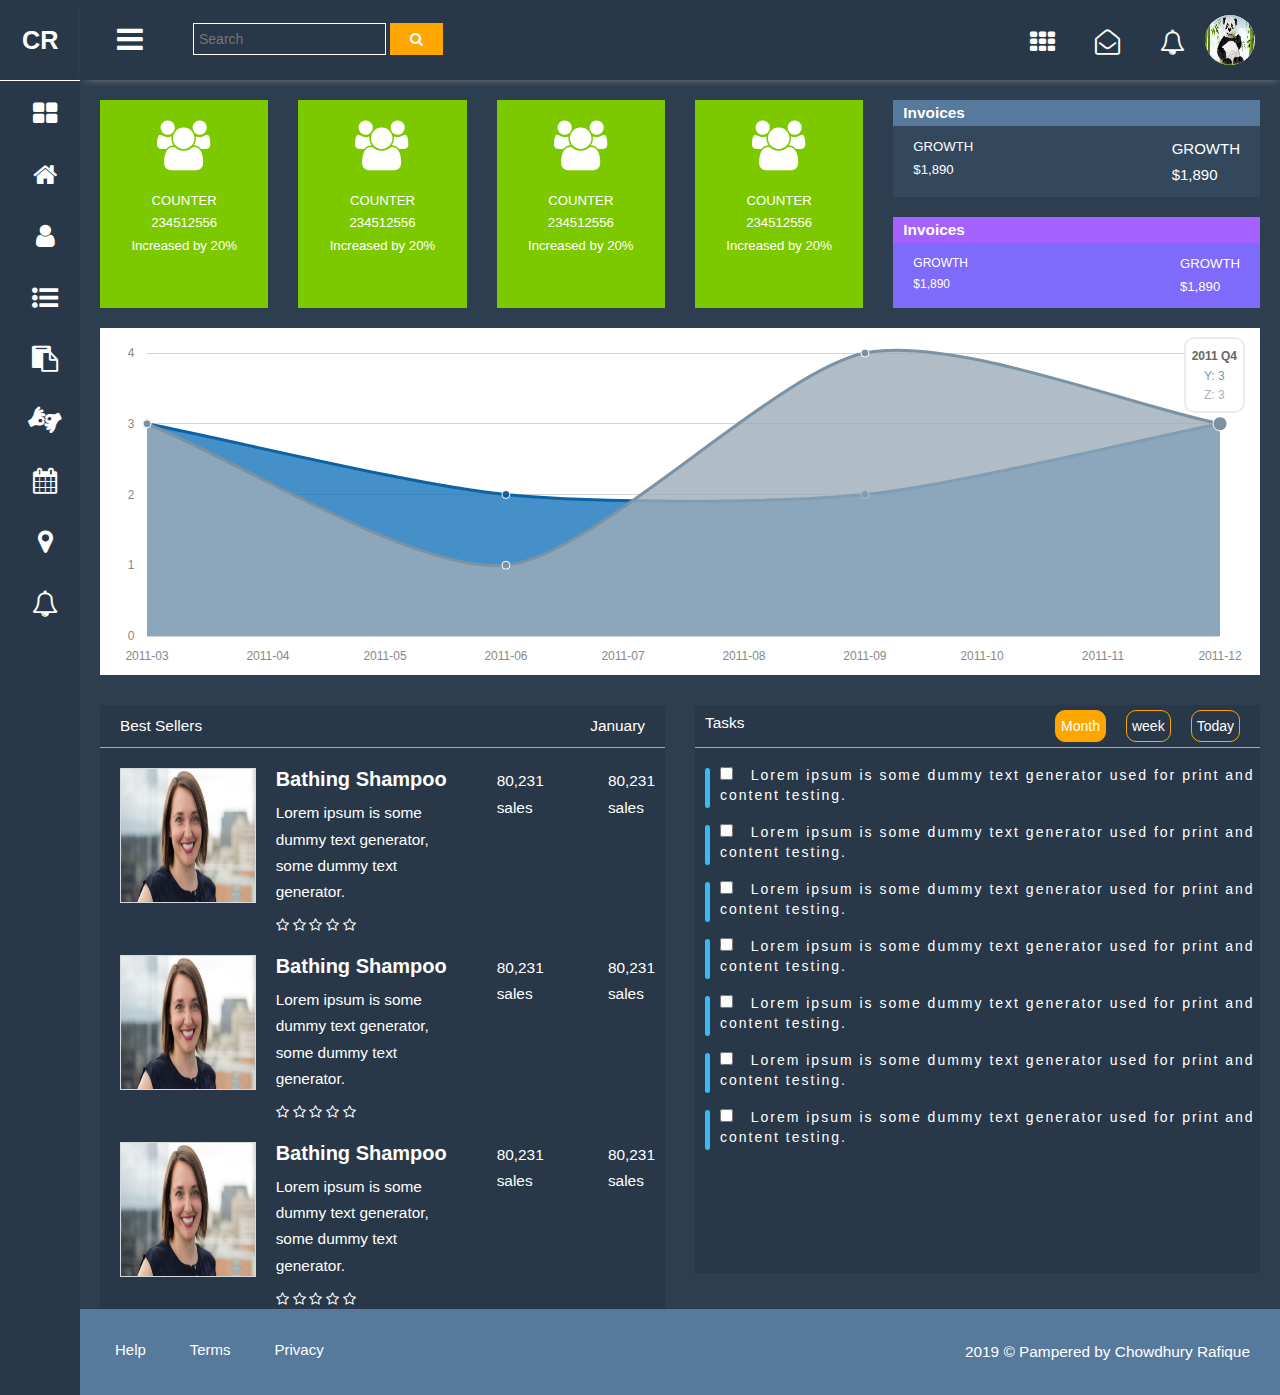
==== admin_dashboard.html @ 038323f5 "This is for the first addintion and next is update the products and user_profile" ====
<!DOCTYPE html>
<html>

<head>
    <!-- Required meta tags -->
    <meta charset="utf-8">
    <meta http-equiv="X-UA-Compatible" content="IE=edge">
    <meta name="viewport" content="width=device-width, initial-scale=1, shrink-to-fit=no">
    <meta name="author" content="Chowdhury Rafique">
    <!--CSS Link-->
    <title>Admin Panel</title>
    <link rel="stylesheet" href="css/font-awesome.min.css">
    <link rel="stylesheet" type="text/css" href="css/bootstrap.min.css">
    <link rel="stylesheet" href="css/style.css">
    <link rel="stylesheet" href="css/media-queries.css">
    <link rel="stylesheet" href="css/morris.css">
    <link rel="stylesheet" href="css/customizecss.css">
</head>

<body>
    <div class="wrapper">
        <!-- Sidebar Holder -->
        <nav id="sidebar">
            <div class="sidebar-header">
                <h3>CR Company</h3>
                <strong>CR</strong>
            </div>
            <ul class="list-unstyled components">
                <li class="active"> <a href="#">
                        <i class="fa fa-th-large" aria-hidden="true"></i>
                        <span class="m">Dashboard</span>
                    </a></li>
                <li>
                    <a href="#">
                        <i class="fa fa-home" aria-hidden="true"></i>
                        <span class="m">Home</span>
                    </a>
                </li>
                <li class="">
                    <a href="user_profile.html">
                        <i class="fa fa-user" aria-hidden="true"></i>
                        <span class="m">User Profile</span>
                    </a>
                </li>
                <li class="">
                    <a href="#">
                        <i class="fa fa-list-ul" aria-hidden="true"></i>
                        <span class="m">Table List</span>
                    </a>
                </li>
                <li class="">
                    <a href="#">
                        <i class="fa fa-clipboard" aria-hidden="true"></i>
                        <span class="m">Typography</span>
                    </a>
                </li>
                <li class="">
                    <a href="products.html">
                        <i class="fa fa-american-sign-language-interpreting" aria-hidden="true"></i>
                        <span class="m">Products</span>
                    </a>
                </li>
                <li class="">
                    <a href="#">
                        <i class="fa fa-calendar" aria-hidden="true"></i>

                        <span class="m">calendar</span>
                    </a>
                </li>
                <li class="">
                    <a href="#">
                        <i class="fa fa-map-marker" aria-hidden="true"></i>

                        <span class="m">Map</span>
                    </a>
                </li>
                <li class="">
                    <a href="#">
                        <i class="fa fa-bell-o" aria-hidden="true"></i>

                        <span class="m">Notifications</span>
                    </a>
                </li>
            </ul>
        </nav>
        <!-- Page Content Holder -->
        <div id="content">
            <nav class="navbar navbar-default">
                <div class="container-fluid">

                    <div class="navbar-header">
                        <button type="button" id="sidebarCollapse" class="btn btn-info navbar-btn">
                            <i class="fa fa-bars" aria-hidden="true"></i>
                        </button>

                        <div class="headerleft">
                            <form action="">
                                <input type="text" placeholder="Search">
                                <button><i class="fa fa-search" aria-hidden="true"></i></button>
                            </form>
                        </div>
                    </div>
                    <div class="Headerfirst">
                        <div class="icons">
                            <a href="#"><i class="fa fa-th" aria-hidden="true"></i>

                            </a>
                            <a href="#"><i class="fa fa-envelope-open-o" aria-hidden="true"></i>
                            </a>
                            <a href="#"><i class="fa fa-bell-o" aria-hidden="true"></i>
                            </a>
                        </div>
                        <div class="dropdown">
                            <button class="btn btn-secondary dropdown-toggle" type="button" id="dropdownMenuButton" data-toggle="dropdown" aria-haspopup="true" aria-expanded="false">
                                <img src="image/images.jpg" alt="">
                            </button>
                            <div class="dropdown-menu" aria-labelledby="dropdownMenuButton">
                                <a class="dropdown-item" href="#"><i class="fa fa-user" aria-hidden="true"></i>
                                    &nbsp;&nbsp;&nbsp;Profile</a>
                                <a class="dropdown-item" href="#"><i class="fa fa-envelope-open" aria-hidden="true"></i>&nbsp;&nbsp;&nbsp;Inbox
                                </a>
                                <a class="dropdown-item" href="#"><i class="fa fa-cog" aria-hidden="true"></i>&nbsp;&nbsp;&nbsp;Setting
                                </a>
                                <hr>
                                <a class="dropdown-item" href="#"><i class="fa fa-sign-out" aria-hidden="true"></i>&nbsp;&nbsp;&nbsp;Logout
                                </a>
                            </div>
                        </div>
                    </div>
                </div>
            </nav>
            <section class="fullpart">

                <div class="row">
                    <div class="firstpadding">
                        <div class="col-md-2 col-xs-6">
                            <div class="counter1">
                                <i class="fa fa-users" aria-hidden="true"></i>
                                <p>COUNTER</p>
                                <P>234512556</P>
                                <P>Increased by 20%</P>
                            </div>
                        </div>
                        <div class="col-md-2 col-xs-6">
                            <div class="counter1second">
                                <i class="fa fa-users" aria-hidden="true"></i>
                                <p>COUNTER</p>
                                <P>234512556</P>
                                <P>Increased by 20%</P>
                            </div>
                        </div>
                        <div class="col-md-2 col-xs-6">
                            <div class="counter1forth">
                                <i class="fa fa-users" aria-hidden="true"></i>
                                <p>COUNTER</p>
                                <P>234512556</P>
                                <P>Increased by 20%</P>
                            </div>
                        </div>
                        <div class="col-md-2 col-xs-6">
                            <div class="counter1third">
                                <i class="fa fa-users" aria-hidden="true"></i>
                                <p>COUNTER</p>
                                <P>234512556</P>
                                <P>Increased by 20%</P>
                            </div>
                        </div>
                        <div class="col-md-4 col-xs-12">
                            <div class="counter2">
                                <div class="heading">
                                    <p class="p">Invoices</p>
                                    <div class="counting">
                                        <div class="leftcounting">
                                            <p>GROWTH</p>
                                            <p>$1,890</p>
                                        </div>
                                        <div class="rightcounting">
                                            <p>GROWTH</p>
                                            <p>$1,890</p>
                                        </div>
                                    </div>
                                </div>
                            </div>
                            <div class="counter3">
                                <div class="heading3">
                                    <p class="p3">Invoices</p>
                                    <div class="counting3">
                                        <div class="leftcounting3">
                                            <p>GROWTH</p>
                                            <p>$1,890</p>
                                        </div>
                                        <div class="rightcounting3">
                                            <p>GROWTH</p>
                                            <p>$1,890</p>
                                        </div>
                                    </div>
                                </div>
                            </div>
                        </div>
                    </div>
                </div>
                <div class="container graphs">
                    <div id="graph"></div>
                </div>
            </section>
<!--start bar chart-->
                
            <!--end bar chart-->
            <!--Start footer part-->
            <section class="footerarea">
                <div class="container-fluid">
                    <div class="row">
                        <div class="col-md-6">
                            <div class="footerfirst">
                                <div class="footerheader">
                                    <div class="leftf">
                                        <p>Best Sellers</p>
                                    </div>
                                    <div class="rightf">
                                        <p>January</p>
                                    </div>
                                </div>
                                <div class="row">
                                    <div class="col-md-8">
                                        <div class="leftimage">
                                            <img src="image/1.jpg" alt="">
                                            <h3>Bathing Shampoo</h3>
                                            <p>Lorem ipsum is some dummy text generator,
                                                some dummy text generator.</p>
                                            <i class="fa fa-star-o" aria-hidden="true"></i>
                                            <i class="fa fa-star-o" aria-hidden="true"></i>

                                            <i class="fa fa-star-o" aria-hidden="true"></i>

                                            <i class="fa fa-star-o" aria-hidden="true"></i>

                                            <i class="fa fa-star-o" aria-hidden="true"></i>
                                        </div>
                                    </div>
                                    <div class="col-md-4">
                                        <div class="footerright">
                                            <p>80,231</p>
                                            <p>sales</p>
                                        </div>
                                        <div class="footerend">
                                            <p>80,231</p>
                                            <p>sales</p>
                                        </div>
                                    </div>
                                </div>
                            </div>
                            <div class="footerfirst">
                                <div class="row">
                                    <div class="col-md-8">
                                        <div class="leftimage">
                                            <img src="image/1.jpg" alt="">
                                            <h3>Bathing Shampoo</h3>
                                            <p>Lorem ipsum is some dummy text generator,
                                                some dummy text generator.</p>
                                            <i class="fa fa-star-o" aria-hidden="true"></i>
                                            <i class="fa fa-star-o" aria-hidden="true"></i>

                                            <i class="fa fa-star-o" aria-hidden="true"></i>

                                            <i class="fa fa-star-o" aria-hidden="true"></i>

                                            <i class="fa fa-star-o" aria-hidden="true"></i>
                                        </div>
                                    </div>
                                    <div class="col-md-4">
                                        <div class="footerright">
                                            <p>80,231</p>
                                            <p>sales</p>
                                        </div>
                                        <div class="footerend">
                                            <p>80,231</p>
                                            <p>sales</p>
                                        </div>
                                    </div>
                                </div>
                            </div>
                            <div class="footerfirst">
                                <div class="row">
                                    <div class="col-md-8">
                                        <div class="leftimage">
                                            <img src="image/1.jpg" alt="">
                                            <h3>Bathing Shampoo</h3>
                                            <p>Lorem ipsum is some dummy text generator,
                                                some dummy text generator.</p>
                                            <i class="fa fa-star-o" aria-hidden="true"></i>
                                            <i class="fa fa-star-o" aria-hidden="true"></i>

                                            <i class="fa fa-star-o" aria-hidden="true"></i>

                                            <i class="fa fa-star-o" aria-hidden="true"></i>

                                            <i class="fa fa-star-o" aria-hidden="true"></i>
                                        </div>
                                    </div>
                                    <div class="col-md-4">
                                        <div class="footerright">
                                            <p>80,231</p>
                                            <p>sales</p>
                                        </div>
                                        <div class="footerend">
                                            <p>80,231</p>
                                            <p>sales</p>
                                        </div>
                                    </div>
                                </div>
                            </div>
                        </div>
                        <div class="col-md-6">
                            <div class="fotrightfull">
                                <div class="fotright">
                                    <p>Tasks</p>
                                    <button>Today</button>
                                    <button>week</button>
                                    <button id="active">Month</button>
                                </div>
                                <div class="beforeline">
                                    <form action="">
                                        <input type="checkbox">&nbsp;&nbsp;&nbsp;Lorem ipsum is some dummy text generator used for print and content testing.
                                    </form>
                                </div>
                                <div class="beforeline">
                                    <form action="">
                                        <input type="checkbox">&nbsp;&nbsp;&nbsp;Lorem ipsum is some dummy text generator used for print and content testing.
                                    </form>
                                </div>
                                <div class="beforeline">
                                    <form action="">
                                        <input type="checkbox">&nbsp;&nbsp;&nbsp;Lorem ipsum is some dummy text generator used for print and content testing.
                                    </form>
                                </div>
                                <div class="beforeline">
                                    <form action="">
                                        <input type="checkbox">&nbsp;&nbsp;&nbsp;Lorem ipsum is some dummy text generator used for print and content testing.
                                    </form>
                                </div>
                                <div class="beforeline">
                                    <form action="">
                                        <input type="checkbox">&nbsp;&nbsp;&nbsp;Lorem ipsum is some dummy text generator used for print and content testing.
                                    </form>
                                </div>
                                <div class="beforeline">
                                    <form action="">
                                        <input type="checkbox">&nbsp;&nbsp;&nbsp;Lorem ipsum is some dummy text generator used for print and content testing.
                                    </form>
                                </div>
                                <div class="beforeline">
                                    <form action="">
                                        <input type="checkbox">&nbsp;&nbsp;&nbsp;Lorem ipsum is some dummy text generator used for print and content testing.
                                    </form>
                                </div>
                            </div>
                        </div>
                    </div>
                </div>
            </section>
            <!--End footer part-->
            <div class="bottomFooter">
                <div class="container-fluid">
                    <div class="bottomFooterleft">
                        <a href="">Help</a>
                        <a href="">Terms</a>
                        <a href="">Privacy</a>
                    </div>
                    <div class="bottomFooterright">
                        <p>2019 © Pampered by Chowdhury Rafique</p>
                    </div>
                </div>
            </div>
            
        </div>

    </div>
    <!--Optional JavaScript -->
    <!-- jquery-3.2.1.slim.min.js first, then Popper.js, then Bootstrap JS , main.js -->
    <script src="js/jquery-3.2.1.slim.min.js"></script>
    <script src="js/popper.js"></script>
    <script src="js/bootstrap.min.js"></script>
    <script src="js/raphael-min.js.js"></script>
    <script src="js/morris.js"></script>
    <script src="js/main.js"></script>
</body>

</html>
---- css/style.css ----
.icons{
    float: left;
    display: -webkit-inline-box;
    margin-top: 5px;
}
.icons a i{
    color: #fff;
    font-size: 25px;
    display: -webkit-box;
}
.Headerfirst{
    float: right;
}
    .dropdown{
    float: right;
}
.dropdown-menu{
    min-width:250px !important;
    right: -6px;
    outline: none;
    margin: 0;
    padding: 17px 0px;
    margin-top: 14px;
}
.dropdown img{
    outline: none !important;
    width: 50px;
    height: 50px;
    border-radius: 50px;

}
.btn{
    outline: none !important;
    margin: 0;
    padding: 0;
    border: none;
    border-radius: 50px;
    height: 50px;
    width: 50px;
}
a, a:hover, a:focus {
    color: inherit;
    text-decoration: none;
    transition: all 0.3s;
    display: -webkit-box;
    padding: 10px 20px;
    font-size: 20px;
    cursor: pointer;
}
a.dropdown-item:hover{
    cursor: pointer!important;
    background-color:#F4F5F6;
    color: black;
    border-radius: 10px;
}
hr{
    margin: 0;
    padding: 0;
}
body {
    font-family: 'Poppins', sans-serif;
    background: #fafafa;
}

p {
    font-family: 'Poppins', sans-serif;
    font-size: 1.1em;
    font-weight: 300;
    line-height: 1.7em;
    color: #999;
}

a,
a:hover,
a:focus {
    color: inherit;
    text-decoration: none;
    transition: all 0.3s;
}

@import "https://fonts.googleapis.com/css?family=Poppins:300,400,500,600,700";

.navbar {
    padding: 15px 10px;
    background: #283848;
    border: none;
    border-radius: 0;
    margin: 0;
    -webkit-box-shadow: 2px 3px 8px -4px rgba(143, 141, 143, 1);
    -moz-box-shadow: 2px 3px 8px -4px rgba(143, 141, 143, 1);
    box-shadow: 2px 3px 8px -4px rgba(143, 141, 143, 1);
}

.btn-info {
    color: #fff;
    background-color: none !important;
}

.navbar-btn {
    box-shadow: none;
    outline: none !important;
    border: none;
}

.line {
    width: 100%;
    height: 1px;
    border-bottom: 1px dashed #ddd;
    margin: 40px 0;
}

i,
span {
    display: inline-block;
}

/*Wrapper style*/
.wrapper {
    width: 100% !important;
    display: flex;
    align-items: stretch;
}

#sidebar {
    min-width: 80px;
    max-width: 80px;
    background: #283848;
    color: #fff;
    transition: all 0.3s;
}

.btn-info {
    background-color: none !important;
}

button#sidebarCollapse.btn.btn-info.navbar-btn {
    background: none !important;
    font-size: 30px;
    margin: 0;
    padding: 0;
}

#sidebar ul li a {
    text-align: left;
}

#sidebar .sidebar-header {
    padding: 22px;
    background: none;
    border-bottom: 1px solid #fff;
}

#sidebar.active .sidebar-header {
    padding: 12px;
    background: none;
    border-bottom: 1px solid #fff;
}

#sidebar .sidebar-header strong {
    display: block;
    font-size: 1.8em;
}



#sidebar ul li a {
    display: block;
    padding: 10px 0px 10px 10px;
    text-align: center;
    font-size: 0.85em;
}

#sidebar ul li a:hover {
    color: #FFA500;
}

#sidebar ul li a i {
    margin-right: 0;
    display: block;
    font-size: 2.2em;
    margin-bottom: 5px;
    margin-top: 10px;
}
#sidebar ul li:hover{
    background-color:#2C3E50;
    color: #FFA500;
    cursor: pointer;
}
#sidebar.active ul li a i {
    margin-right: 0;
    display: block;
    font-size:1.8em;
    margin-bottom: 5px;
    margin-top: 20px;
    padding-left: 10px;
}
#sidebar.active ul li:hover{
    background-color:#2C3E50;
}
#sidebar ul ul a {
    padding: 10px !important;
}

#sidebar.active {
    margin: 0;
    padding: 0;
    min-width: 200px;
    max-width: 200px;

}

#sidebar .sidebar-header h3 {
    display: none;
}

#sidebar.active .sidebar-header h3 {
    display: block;
}

#sidebar .sidebar-header strong {
    display: block;
}

#sidebar.active .sidebar-header strong {
    display: none;
}

#sidebar.active .m {
    margin-top: 22px;
    display: block;
    visibility: visible;
    margin-left: 25%;
}

.m {
    display: none;
}

#sidebar.active ul li a {
   
    font-size: 1.1em;
    display: inline-flex;
}

#sidebar.active a[aria-expanded="false"]::before,
#sidebar.active a[aria-expanded="true"]::before {
    top: auto;
    bottom: 5px;
    right: 50%extracted1;
    -webkit-transform: translateX(50%extracted1);
    -ms-transform: translateX(50%extracted1);
    transform: translateX(50%extracted1);
}

a[data-toggle="collapse"] {
    position: relative;
}

a[aria-expanded="false"]::before,
a[aria-expanded="true"]::before {
    content: '\e259';
    display: block;
    position: absolute;
    right: 20px;
    font-family: 'Glyphicons Halflings';
    font-size: 0.6em;
}

a[aria-expanded="true"]::before {
    content: '\e260';
}


ul ul a {
    font-size: 0.9em !important;
    padding-left: 30px !important;
    background: #6d7fcc;
}

ul.CTAs {
    padding: 20px;
}

ul.CTAs a {
    text-align: center;
    font-size: 0.9em !important;
    display: block;
    border-radius: 5px;
    margin-bottom: 5px;
}

a.download {
    background: #fff;
    color: #7386D5;
    width: 100%extracted1;
}

a.article,
a.article:hover {
    background: #6d7fcc !important;
    color: #fff !important;
}

#content {
    width: 100%;
    padding: 0;
    margin: 0;
    min-height: 100vh;
    transition: all 0.3s;

}

.headerleft {
    float: right;
    margin-left: 30px;
}

.headerleft form {
    padding: 8px;
    width: 100%;
}

.headerleft form input {
    background: none;
    border: 1px solid #fff;
}

.headerleft form button {
    background: #FFA500;
    padding: 6px 20px;
    border: none;
    color: #fff;
}

.headerleft form input,
button {
    padding: 5px;
}

button#sidebarCollapse.btn.btn-info.navbar-btn {
    background: none !important;
    font-size: 30px;
    margin: 0;
    padding: 4px;
}

.navbar-nav > li > a {
    padding-bottom: 0px;
}

.nav li a img {
    margin-top: -9px;
    width: 40px;
    height: 40px;
    border-radius: 50%;
}

.nav li a i {
    color: #fff;
    font-size: 20px;
}

/*hhhhhhhhhhhhhhhhhhhhhhhhh*/
.fullpart {
    background: #2C3E50;
    width: 100%;
    padding: 20px 20px 0px 20px;
}

.counter1,
.counter1second,
.counter1third,
.counter1forth {
    font-size: 12px;
    color: #fff;
    background-color: rgb(125, 201, 0);
    text-align: center;
    padding: 0px 0px;
    min-height: 208px;
}

.firstpadding {
    margin: 0;
    padding: 0;
}

.counter1:hover {
    background-color: #283848;
    transition: all 0.5s linear;
}

.counter1second:hover {
    background-color: #6DBCDB;
    transition: all 0.5s linear;
}

.counter1third:hover {
    background-color: #9C41F4;
    transition: all 0.5s linear;
}

.counter1forth:hover {
    background-color: #13CE7D;
    transition: all 0.5s linear;
}

.counter1 p,
.counter1second p,
.counter1third p,
.counter1forth p {
    color: #fff;
    margin: 0;
}

.counter1 i,
.counter1second i,
.counter1third i,
.counter1forth i {
    font-size: 50px;
    padding: 20px;
}

.counting {
    background-color: #33485D;
    overflow: hidden;
}

.heading {
    background-color: #56799C;
    width: 100%;
}

.p {
    color: #fff;
    font-weight: bold;
    padding: 0px 10px;
    margin: 0;
}

.leftcounting p {
    color: #fff;
    margin: 0;
}

.rightcounting p {
    width: 50%;
    color: #fff;
    margin: 0;
    font-size: 15px;
}

.leftcounting {
    float: left;
    padding: 10px 20px;
    font-size: 12px;
}

.rightcounting {
    float: right;
    padding: 10px 20px;
    font-size: 12px;
}

.counter2 {
    margin-bottom: 20px;
}

/*.............*/
.heading3 {
    background-color: #A561FE;
    width: 100%;
}

.counting3 {
    background-color: #7F6AFC;
    overflow: hidden;
}

.p3 {
    color: #fff;
    font-weight: bold;
    padding: 0px 10px;
    margin: 0;
}

.leftcounting3 p {
    color: #fff;
    margin: 0;
    font-size: 12px;
}

.rightcounting3 p {
    color: #fff;
    margin: 0;
}

.leftcounting3 {
    float: left;
    padding: 10px 20px;
    font-size: 12px;
}

.rightcounting3 {
    float: right;
    padding: 10px 20px;
    font-size: 12px;
}

.counter3 {
    margin-bottom: 20px;
}

/*Third part*/

.footerfirst {
    overflow: hidden;
    background-color: #283848;

}

.footerheader {
    padding: 3px 0px 3px 0px;
    overflow: hidden;
    border-bottom: 1px solid #6DBCDB;
}

.leftf p {
    float: left;
    margin: 0;
    padding: 5px 20px;
    color: #fff;

}

.rightf p {
    float: right;
    margin: 0px;
    padding: 5px 20px;
    color: #fff;
}

/*ending part*/

.leftimage {
    overflow: hidden;
    color: #fff;
}

.leftimage p {
    color: #fff;
}

.leftimage img {

    float: left;
    margin: 20px 20px;
    width: 37%;
    height: 135px;
    background-color: #D7DADB;
    padding: 1px;
}

.leftimage h3 {
    overflow: hidden;
    margin-top: 0px;
    color: #fff;
    font-size: 5px;
}

.leftimage h3 {
    margin-top: 20px;
    font-size: 20px;
    font-weight: bold;
    margin-bottom: 10px;
}

.footerright {
    float: left;
    margin-top: 20px;
}

.footerend {
    float: right;
    margin-top: 20px;
    padding-right: 10px;
}

.footerright p {
    margin: 0;
    color: #fff;

}

.footerend p {
    margin: 0;
    color: #fff;
}

/*sdhfjkhdkjhdjckhdckjvhcvkj*/
.fotrightfull {
    background-color: #283848;
    overflow: hidden;
    padding-bottom: 10px;
    min-height: 568px;

}

.fotright {
    padding: 5px 10px;
    overflow: hidden;
    border-bottom: 1px solid #6DBCDB;
}

.fotright p {
    color: #fff;
    margin: 0;
    float: left;

}

.fotright button {
    color: #fff;
    background-color: transparent;
    border: 1px solid #FFA500;
    margin: 0px 10px;
    cursor: pointer;
    border-radius: 10px;
    float: right;
    outline: none;
}

#active {
    background-color: #FFA500;
}

.fotright button:hover {
    background-color: #FFA500;
}

.fotright button:active {
    background-color: #FFA500;
}

/*dfhkjhgfjhgdjgfd*/
.beforeline {
    letter-spacing: 2px;
    position: relative;
}

.beforeline:before {
    position: absolute;
    content: "";
    height: 40px;
    width: 5px;
    background: #39BAF0;
    left: 10px;
    top: 5px;
    border-radius: 50px;
}

.beforeline form {
    padding-left: 25px;
    margin-top: 15px;
    color: #fff;
}

.footerarea {
    background-color: #2C3E50;
    padding: 30px 5px 0px 5px;
}
/*Bottom footer*/
.bottomFooter{
    background:#56799C;
}
.bottomFooterleft{
    float: left;
    padding: 20px 0px;
    margin-top: 10px;
}
.bottomFooterleft a{
    color: #fff;
    display: inline;
    text-decoration: none;
    list-style-type: none;
    font-size: 15px;
}
.bottomFooterright{
    float: right;
    color: #fff;
    margin-top: 10px;
}
.bottomFooterright p{
    padding: 20px 15px;
    color: #fff;
}
/*Bottom end footer*/
.graphs{
    width: 100%!important;
    background:#fff !important;
    color: #fff !important;
}
.graph{
    width: 100% !important;
    color: #fff!important;
    overflow: hidden;
    clear: both;
}
---- css/morris.css ----
.morris-hover {
    position: absolute;
    z-index: 1000
}

.morris-hover.morris-default-style {
    border-radius: 10px;
    padding: 6px;
    color: #666;
    background: rgba(255, 255, 255, 0.8);
    border: solid 2px rgba(230, 230, 230, 0.8);
    font-family: sans-serif;
    font-size: 12px;
    text-align: center
}

.morris-hover.morris-default-style .morris-hover-row-label {
    font-weight: bold;
    margin: 0.25em 0
}

.morris-hover.morris-default-style .morris-hover-point {
    white-space: nowrap;
    margin: 0.1em 0
}
---- css/customizecss.css ----
@media (max-width: 768px) {
    
    #sidebar {
        min-width: 80px;
        max-width: 80px;
        text-align: center;
        margin-left: -80px !important ;
    }
    a[aria-expanded="false"]::before, a[aria-expanded="true"]::before {
        top: auto;
        bottom: 5px;extracted1
        right: 50%extracted1;
        -webkit-transform: translateX(50%extracted1)extracted1;
        -ms-transform: translateX(50%extracted1)extracted1;
        transform: translateX(50%extracted1);
    }
    #sidebar.active {
        margin-left: 0 !important;
    }

    #sidebar .sidebar-header h3, #sidebar .CTAs {
        display: none;
    }

    #sidebar .sidebar-header strong {
        display: block;
    }

    #sidebar ul li a {
        padding: 20pxextracted1 10px;
    }

    #sidebar ul li a span {
        font-size: 0.85em;
    }
    #sidebar ul li a i {
        margin-right:  0;
        display: block;
    }

    #sidebar ul ul a {
        padding: 10px !important;
    }

    #sidebar ul li a i {
        font-size: 1.3em;
    }
    #sidebar {
        margin-left: 0;
        extracted1}
    #sidebarCollapse span {
        display: none;
    }
    extracted1}

/*// Extra small devices (portrait phones, less than 576px)*/
@media (max-width: 575.98px) {
    .counter1, .counter1second, .counter1third, .counter1forth {
        font-size: 12px;
        color: #fff;
        background-color: rgb(125, 201, 0);
        text-align: center;
        padding: 0px 0px;
        min-height: 208px;
        margin-top: 20px;
        margin-bottom: 20px;
    }
    .leftimage {
        overflow: hidden;
        color: #fff;
        width: 70%;
        float: left;
    }
    fluid>.navbar-collapse, .container-fluid>.navbar-header, .container>.navbar-collapse, .container>.navbar-header{
        margin-right: -15px;
        margin-left: -15px;
        float: left;
    }
    a, a:hover, a:focus {
        color: inherit;
        text-decoration: none;
        transition: all 0.3s;
        display: -webkit-box;
        padding: 10px 10px;
        font-size: 20px;
        cursor: pointer;
    }
    #sidebar.active .sidebar-header {
        padding-bottom: 61px;
        background: none;
        border-bottom: 1px solid #fff;
    }
        #sidebar {
            min-width: 80px;
            max-width: 80px;
             text-align: left;
            margin-left: -80px !important;
    }
    .headerleft form {
        padding: 8px;
        width: 100%;
        float: right;
        margin: 0;
        padding-left: 25px;
    }
}

/*// Small devices (landscape phones, 576px and up)*/
@media (min-width: 576px) and (max-width: 767.98px) {
    .container-fluid>.navbar-collapse, .container-fluid>.navbar-header, .container>.navbar-collapse, .container>.navbar-header {
        margin-right: -15px;
        margin-left: -15px;
        width: 62%;
    }
    .counter1, .counter1second, .counter1third, .counter1forth {
        font-size: 12px;
        color: #fff;
        background-color: rgb(125, 201, 0);
        text-align: center;
        padding: 0px 0px;
        min-height: 180px;
        margin-top: 20px;
        margin-bottom: 20px;
    }
    .leftimage {
        overflow: hidden;
        color: #fff;
        width: 70%;
        float: left;
    }
    fluid>.navbar-collapse, .container-fluid>.navbar-header, .container>.navbar-collapse, .container>.navbar-header{
        margin-right: -15px;
        margin-left: -15px;
        float: left;
    }
    a, a:hover, a:focus {
        color: inherit;
        text-decoration: none;
        transition: all 0.3s;
        display: -webkit-box;
        padding: 10px 10px;
        font-size: 20px;
        cursor: pointer;
    }
    .beforeline form {
        padding-left: 25px;
        margin-top: 48px;
        color: #fff;
    }
    #sidebar {
        min-width: 80px;
        max-width: 80px;
        text-align: left;
        margin-left: -80px !important;
    }
    .headerleft form {
        padding: 8px;
        width: 100%;
        float: right;
        margin: 0;
        padding-left: 25px;
    }
    .container-fluid>.navbar-collapse, .container-fluid>.navbar-header, .container>.navbar-collapse, .container>.navbar-header {
        margin-right: -15px;
        margin-left: -15px;
        width:51%;
    }
    .headerleft form input {
        background: none;
        border: 1px solid #fff;
        width: 71%;
    }
    .container-fluid>.navbar-collapse, .container-fluid>.navbar-header, .container>.navbar-collapse, .container>.navbar-header {
        margin-right: -15px;
        margin-left: -15px;
        width: 70%;
    }
}

/*// Medium devices (tablets, 768px and up)*/
@media (min-width: 768px) and (max-width: 991.98px) { 
    .counter1, .counter1second, .counter1third, .counter1forth {
        font-size: 18px;
        color: #fff;
        background-color: rgb(125, 201, 0);
        text-align: center;
        padding: 0px 0px;
        min-height: 200px;
        margin-top: 20px;
        margin-bottom: 20px;
    }
    .leftimage {
        overflow: hidden;
        color: #fff;
        width: 70%;
        float: left;
    }
    .beforeline form {
        padding-left: 25px;
        margin-top: 40px;
        color: #fff;
    }
    .fotright {
        padding: 5px 10px;
        overflow: hidden;
        border-bottom: 1px solid #6DBCDB;
        margin-top: 20px;
    }

}

/*// Large devices (desktops, 992px and up)*/
@media (min-width: 992px) and (max-width: 1199.98px) { 
    .fotrightfull {
        background-color: #283848;
        overflow: hidden;
        padding-bottom: 10px;
        min-height: 630px;
    }

    .leftimage {
        overflow: hidden;
        color: #fff;
        padding-bottom: 9px;
    }
    .beforeline form {
        padding-left: 25px;
        margin-top: 32px;
        color: #fff;
    }
    .fotrightfull {
        background-color: #283848;
        overflow: hidden;
        padding-bottom: 10px;
        min-height: 676px;
    }
}

/*// Extra large devices (large desktops, 1200px and up)*/
@media (min-width: 1200px) { ... }
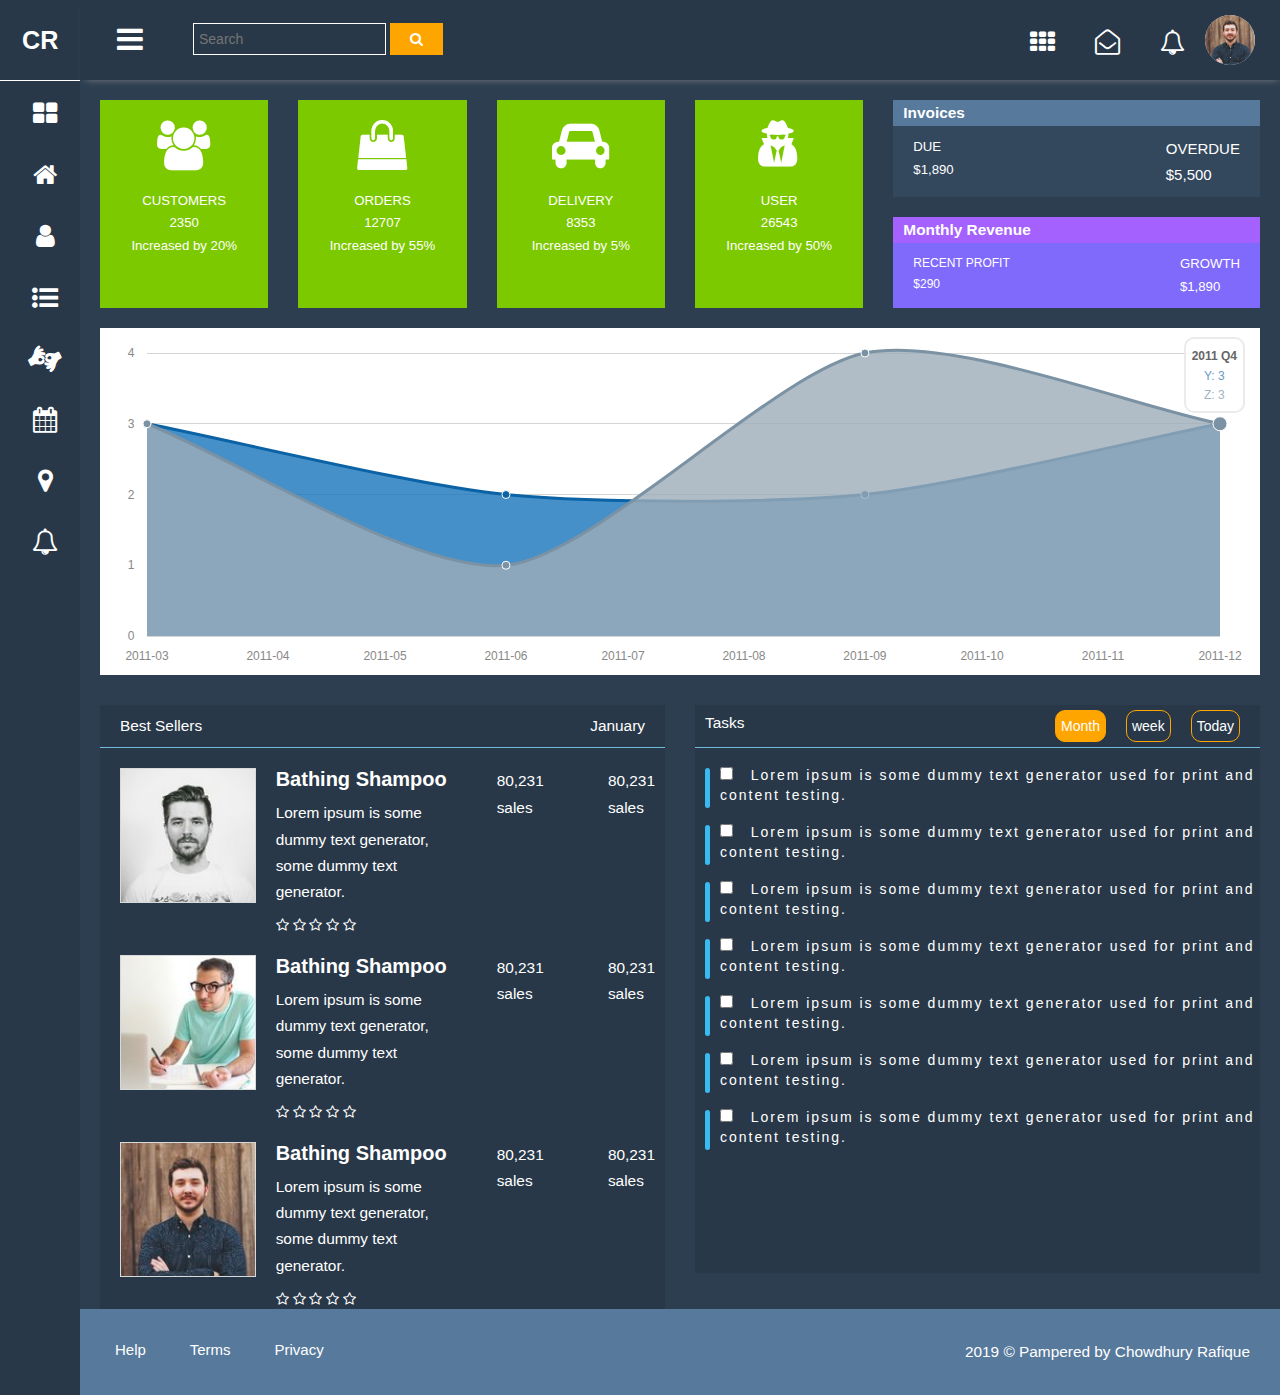
==== commit fdfbee3a: "Update admin dashboard,user profile map and link all file" ====
--- a/admin_dashboard.html
+++ b/admin_dashboard.html
@@ -26,12 +26,12 @@
                 <strong>CR</strong>
             </div>
             <ul class="list-unstyled components">
-                <li class="active"> <a href="#">
+                <li class="active"> <a href="admin_dashboard.html">
                         <i class="fa fa-th-large" aria-hidden="true"></i>
                         <span class="m">Dashboard</span>
                     </a></li>
                 <li>
-                    <a href="#">
+                    <a href="index.html">
                         <i class="fa fa-home" aria-hidden="true"></i>
                         <span class="m">Home</span>
                     </a>
@@ -43,15 +43,9 @@
                     </a>
                 </li>
                 <li class="">
-                    <a href="#">
+                    <a href="table.html">
                         <i class="fa fa-list-ul" aria-hidden="true"></i>
                         <span class="m">Table List</span>
-                    </a>
-                </li>
-                <li class="">
-                    <a href="#">
-                        <i class="fa fa-clipboard" aria-hidden="true"></i>
-                        <span class="m">Typography</span>
                     </a>
                 </li>
                 <li class="">
@@ -61,21 +55,21 @@
                     </a>
                 </li>
                 <li class="">
-                    <a href="#">
+                    <a href="calander.html">
                         <i class="fa fa-calendar" aria-hidden="true"></i>
 
                         <span class="m">calendar</span>
                     </a>
                 </li>
                 <li class="">
-                    <a href="#">
+                    <a href="map.html">
                         <i class="fa fa-map-marker" aria-hidden="true"></i>
 
                         <span class="m">Map</span>
                     </a>
                 </li>
                 <li class="">
-                    <a href="#">
+                    <a href="notification.html">
                         <i class="fa fa-bell-o" aria-hidden="true"></i>
 
                         <span class="m">Notifications</span>
@@ -112,7 +106,7 @@
                         </div>
                         <div class="dropdown">
                             <button class="btn btn-secondary dropdown-toggle" type="button" id="dropdownMenuButton" data-toggle="dropdown" aria-haspopup="true" aria-expanded="false">
-                                <img src="image/images.jpg" alt="">
+                                <img src="image/3.jpg" alt="loading">
                             </button>
                             <div class="dropdown-menu" aria-labelledby="dropdownMenuButton">
                                 <a class="dropdown-item" href="#"><i class="fa fa-user" aria-hidden="true"></i>
@@ -136,33 +130,42 @@
                         <div class="col-md-2 col-xs-6">
                             <div class="counter1">
                                 <i class="fa fa-users" aria-hidden="true"></i>
-                                <p>COUNTER</p>
-                                <P>234512556</P>
+
+                                <p>CUSTOMERS</p>
+                                <P>2350</P>
                                 <P>Increased by 20%</P>
                             </div>
                         </div>
                         <div class="col-md-2 col-xs-6">
                             <div class="counter1second">
-                                <i class="fa fa-users" aria-hidden="true"></i>
-                                <p>COUNTER</p>
-                                <P>234512556</P>
-                                <P>Increased by 20%</P>
+                                <i class="fa fa-shopping-bag" aria-hidden="true"></i>
+
+                                <p>ORDERS</p>
+                                <P>12707
+                                </P>
+                                <P>Increased by 55%</P>
                             </div>
                         </div>
                         <div class="col-md-2 col-xs-6">
                             <div class="counter1forth">
-                                <i class="fa fa-users" aria-hidden="true"></i>
-                                <p>COUNTER</p>
-                                <P>234512556</P>
-                                <P>Increased by 20%</P>
+                                <i class="fa fa-car" aria-hidden="true"></i>
+
+                                <p>DELIVERY
+                                </p>
+                                <P>8353
+                                </P>
+                                <P>Increased by 5%</P>
                             </div>
                         </div>
                         <div class="col-md-2 col-xs-6">
                             <div class="counter1third">
-                                <i class="fa fa-users" aria-hidden="true"></i>
-                                <p>COUNTER</p>
-                                <P>234512556</P>
-                                <P>Increased by 20%</P>
+                                <i class="fa fa-user-secret" aria-hidden="true"></i>
+
+
+                                <p>USER
+                                </p>
+                                <P>26543</P>
+                                <P>Increased by 50%</P>
                             </div>
                         </div>
                         <div class="col-md-4 col-xs-12">
@@ -171,23 +174,23 @@
                                     <p class="p">Invoices</p>
                                     <div class="counting">
                                         <div class="leftcounting">
-                                            <p>GROWTH</p>
+                                            <p>DUE</p>
                                             <p>$1,890</p>
                                         </div>
                                         <div class="rightcounting">
-                                            <p>GROWTH</p>
-                                            <p>$1,890</p>
+                                            <p>OVERDUE</p>
+                                            <p>$5,500</p>
                                         </div>
                                     </div>
                                 </div>
                             </div>
                             <div class="counter3">
                                 <div class="heading3">
-                                    <p class="p3">Invoices</p>
+                                    <p class="p3">Monthly Revenue</p>
                                     <div class="counting3">
                                         <div class="leftcounting3">
-                                            <p>GROWTH</p>
-                                            <p>$1,890</p>
+                                            <p>RECENT PROFIT</p>
+                                            <p>$290</p>
                                         </div>
                                         <div class="rightcounting3">
                                             <p>GROWTH</p>
@@ -203,8 +206,8 @@
                     <div id="graph"></div>
                 </div>
             </section>
-<!--start bar chart-->
-                
+            <!--start bar chart-->
+
             <!--end bar chart-->
             <!--Start footer part-->
             <section class="footerarea">
@@ -253,7 +256,7 @@
                                 <div class="row">
                                     <div class="col-md-8">
                                         <div class="leftimage">
-                                            <img src="image/1.jpg" alt="">
+                                            <img src="image/2.jpg" alt="">
                                             <h3>Bathing Shampoo</h3>
                                             <p>Lorem ipsum is some dummy text generator,
                                                 some dummy text generator.</p>
@@ -283,7 +286,7 @@
                                 <div class="row">
                                     <div class="col-md-8">
                                         <div class="leftimage">
-                                            <img src="image/1.jpg" alt="">
+                                            <img src="image/3.jpg" alt="">
                                             <h3>Bathing Shampoo</h3>
                                             <p>Lorem ipsum is some dummy text generator,
                                                 some dummy text generator.</p>
@@ -371,9 +374,7 @@
                     </div>
                 </div>
             </div>
-            
         </div>
-
     </div>
     <!--Optional JavaScript -->
     <!-- jquery-3.2.1.slim.min.js first, then Popper.js, then Bootstrap JS , main.js -->
--- a/css/style.css
+++ b/css/style.css
@@ -229,7 +229,7 @@
     margin-top: 22px;
     display: block;
     visibility: visible;
-    margin-left: 25%;
+    margin-left: 25px;
 }
 
 .m {
@@ -704,4 +704,14 @@
     color: #fff!important;
     overflow: hidden;
     clear: both;
+}
+/*Maps*/
+.stylebutton button{
+    background-color: #D9EDF7 !important;
+    padding: 5px 22px;
+    border: none;
+    border-radius: 5px;
+}
+.righttt{
+    margin-left: 10px;
 }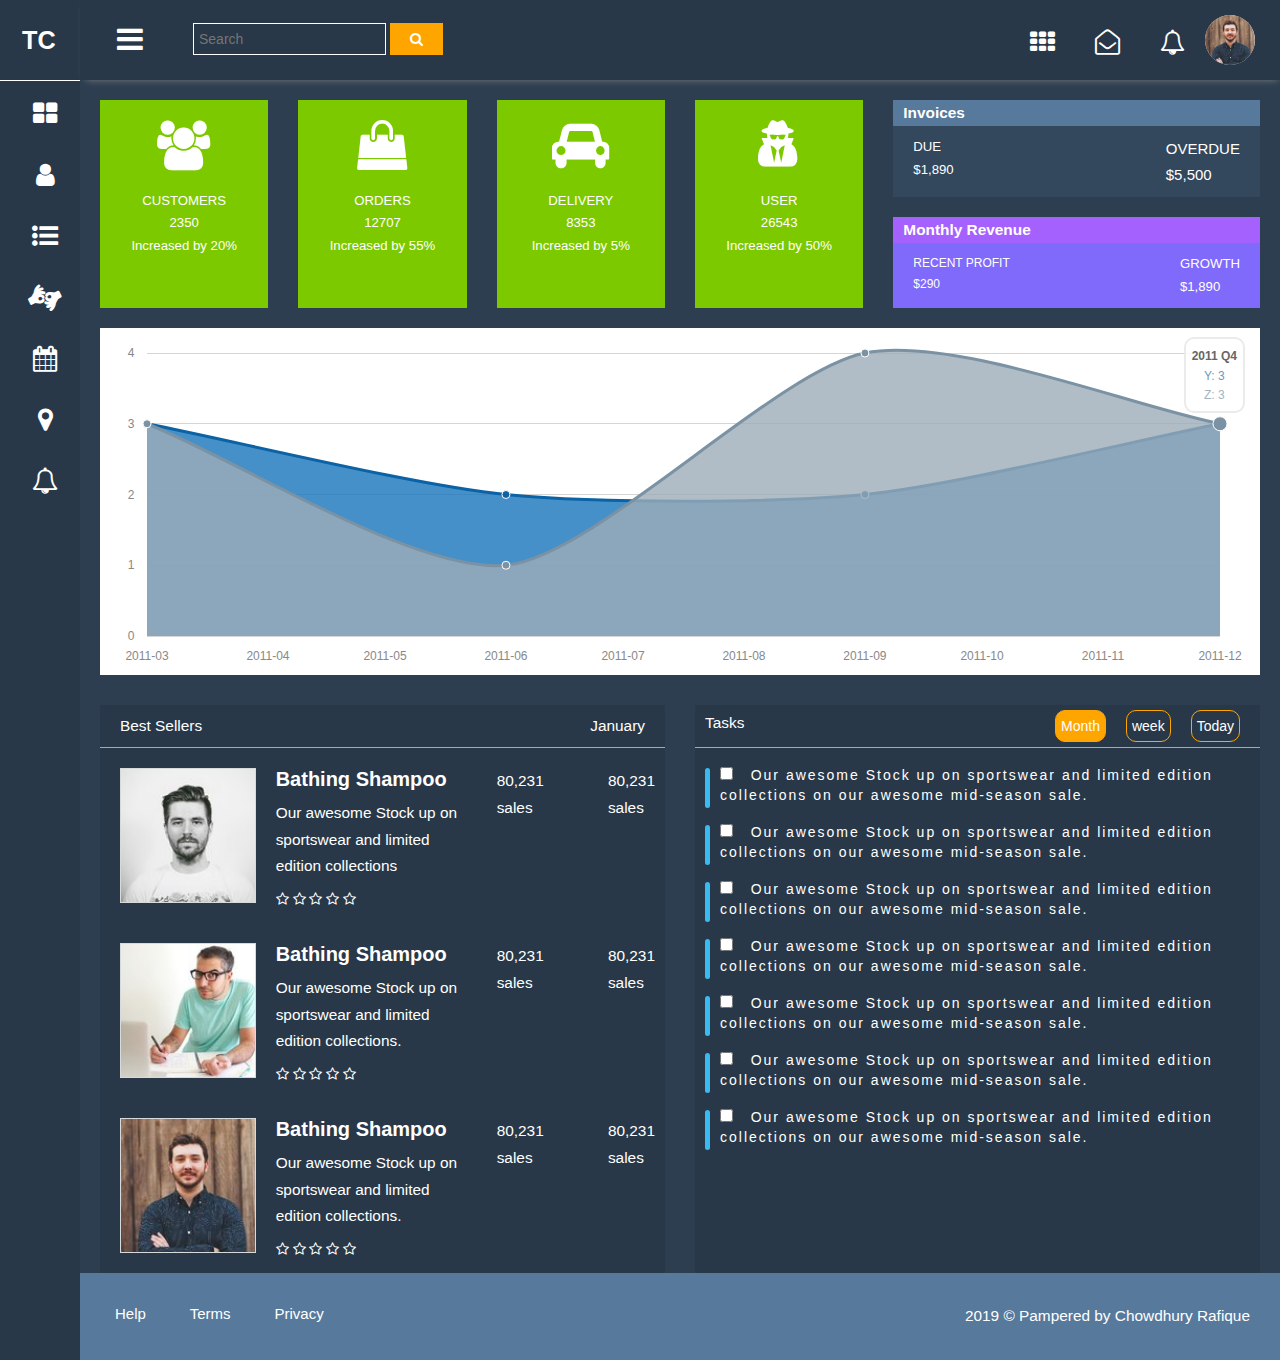
==== commit 3fef832e: "Update calander" ====
--- a/admin_dashboard.html
+++ b/admin_dashboard.html
@@ -1,6 +1,5 @@
 <!DOCTYPE html>
 <html>
-
 <head>
     <!-- Required meta tags -->
     <meta charset="utf-8">
@@ -8,7 +7,7 @@
     <meta name="viewport" content="width=device-width, initial-scale=1, shrink-to-fit=no">
     <meta name="author" content="Chowdhury Rafique">
     <!--CSS Link-->
-    <title>Admin Panel</title>
+    <title>Admin Dashboard</title>
     <link rel="stylesheet" href="css/font-awesome.min.css">
     <link rel="stylesheet" type="text/css" href="css/bootstrap.min.css">
     <link rel="stylesheet" href="css/style.css">
@@ -16,26 +15,20 @@
     <link rel="stylesheet" href="css/morris.css">
     <link rel="stylesheet" href="css/customizecss.css">
 </head>
-
 <body>
     <div class="wrapper">
         <!-- Sidebar Holder -->
         <nav id="sidebar">
             <div class="sidebar-header">
-                <h3>CR Company</h3>
-                <strong>CR</strong>
+                <h4>Techland Company</h4>
+                <strong>TC</strong>
             </div>
             <ul class="list-unstyled components">
                 <li class="active"> <a href="admin_dashboard.html">
                         <i class="fa fa-th-large" aria-hidden="true"></i>
                         <span class="m">Dashboard</span>
                     </a></li>
-                <li>
-                    <a href="index.html">
-                        <i class="fa fa-home" aria-hidden="true"></i>
-                        <span class="m">Home</span>
-                    </a>
-                </li>
+                
                 <li class="">
                     <a href="user_profile.html">
                         <i class="fa fa-user" aria-hidden="true"></i>
@@ -228,8 +221,8 @@
                                         <div class="leftimage">
                                             <img src="image/1.jpg" alt="">
                                             <h3>Bathing Shampoo</h3>
-                                            <p>Lorem ipsum is some dummy text generator,
-                                                some dummy text generator.</p>
+                                            <p>Our awesome 
+                                                    Stock up on sportswear and limited edition collections</p>
                                             <i class="fa fa-star-o" aria-hidden="true"></i>
                                             <i class="fa fa-star-o" aria-hidden="true"></i>
 
@@ -258,8 +251,8 @@
                                         <div class="leftimage">
                                             <img src="image/2.jpg" alt="">
                                             <h3>Bathing Shampoo</h3>
-                                            <p>Lorem ipsum is some dummy text generator,
-                                                some dummy text generator.</p>
+                                            <p>Our awesome 
+                                                    Stock up on sportswear and limited edition collections.</p>
                                             <i class="fa fa-star-o" aria-hidden="true"></i>
                                             <i class="fa fa-star-o" aria-hidden="true"></i>
 
@@ -288,8 +281,8 @@
                                         <div class="leftimage">
                                             <img src="image/3.jpg" alt="">
                                             <h3>Bathing Shampoo</h3>
-                                            <p>Lorem ipsum is some dummy text generator,
-                                                some dummy text generator.</p>
+                                            <p>Our awesome 
+                                                    Stock up on sportswear and limited edition collections.</p>
                                             <i class="fa fa-star-o" aria-hidden="true"></i>
                                             <i class="fa fa-star-o" aria-hidden="true"></i>
 
@@ -323,38 +316,45 @@
                                 </div>
                                 <div class="beforeline">
                                     <form action="">
-                                        <input type="checkbox">&nbsp;&nbsp;&nbsp;Lorem ipsum is some dummy text generator used for print and content testing.
+                                        <input type="checkbox">&nbsp;&nbsp;&nbsp;Our awesome 
+                                        Stock up on sportswear and limited edition collections on our awesome mid-season sale. 
                                     </form>
                                 </div>
                                 <div class="beforeline">
-                                    <form action="">
-                                        <input type="checkbox">&nbsp;&nbsp;&nbsp;Lorem ipsum is some dummy text generator used for print and content testing.
-                                    </form>
-                                </div>
-                                <div class="beforeline">
-                                    <form action="">
-                                        <input type="checkbox">&nbsp;&nbsp;&nbsp;Lorem ipsum is some dummy text generator used for print and content testing.
-                                    </form>
-                                </div>
-                                <div class="beforeline">
-                                    <form action="">
-                                        <input type="checkbox">&nbsp;&nbsp;&nbsp;Lorem ipsum is some dummy text generator used for print and content testing.
-                                    </form>
-                                </div>
-                                <div class="beforeline">
-                                    <form action="">
-                                        <input type="checkbox">&nbsp;&nbsp;&nbsp;Lorem ipsum is some dummy text generator used for print and content testing.
-                                    </form>
-                                </div>
-                                <div class="beforeline">
-                                    <form action="">
-                                        <input type="checkbox">&nbsp;&nbsp;&nbsp;Lorem ipsum is some dummy text generator used for print and content testing.
-                                    </form>
-                                </div>
-                                <div class="beforeline">
-                                    <form action="">
-                                        <input type="checkbox">&nbsp;&nbsp;&nbsp;Lorem ipsum is some dummy text generator used for print and content testing.
-                                    </form>
+                                        <form action="">
+                                                <input type="checkbox">&nbsp;&nbsp;&nbsp;Our awesome 
+                                                Stock up on sportswear and limited edition collections on our awesome mid-season sale. 
+                                            </form>
+                                </div>
+                                <div class="beforeline">
+                                        <form action="">
+                                                <input type="checkbox">&nbsp;&nbsp;&nbsp;Our awesome 
+                                                Stock up on sportswear and limited edition collections on our awesome mid-season sale. 
+                                            </form>
+                                </div>
+                                <div class="beforeline">
+                                        <form action="">
+                                                <input type="checkbox">&nbsp;&nbsp;&nbsp;Our awesome 
+                                                Stock up on sportswear and limited edition collections on our awesome mid-season sale. 
+                                            </form>
+                                </div>
+                                <div class="beforeline">
+                                        <form action="">
+                                                <input type="checkbox">&nbsp;&nbsp;&nbsp;Our awesome 
+                                                Stock up on sportswear and limited edition collections on our awesome mid-season sale. 
+                                            </form>
+                                </div>
+                                <div class="beforeline">
+                                        <form action="">
+                                                <input type="checkbox">&nbsp;&nbsp;&nbsp;Our awesome 
+                                                Stock up on sportswear and limited edition collections on our awesome mid-season sale. 
+                                            </form>
+                                </div>
+                                <div class="beforeline">
+                                        <form action="">
+                                                <input type="checkbox">&nbsp;&nbsp;&nbsp;Our awesome 
+                                                Stock up on sportswear and limited edition collections on our awesome mid-season sale. 
+                                            </form>
                                 </div>
                             </div>
                         </div>
--- a/css/style.css
+++ b/css/style.css
@@ -151,7 +151,7 @@
 }
 
 #sidebar.active .sidebar-header {
-    padding: 12px;
+    padding: 20px;
     background: none;
     border-bottom: 1px solid #fff;
 }
@@ -209,11 +209,11 @@
 
 }
 
-#sidebar .sidebar-header h3 {
+#sidebar .sidebar-header h4 {
     display: none;
 }
 
-#sidebar.active .sidebar-header h3 {
+#sidebar.active .sidebar-header h4{
     display: block;
 }
 
@@ -714,4 +714,78 @@
 }
 .righttt{
     margin-left: 10px;
+}
+.n{
+    padding-bottom: 10px;
+}
+/* .namegroup{
+    float: left;
+    text-align:center;
+} */
+.namegroup label{
+    /* margin-bottom: 10px; */
+}
+.imageback{
+    background-color: #fff !important;
+    border: 1px solid #c0c0c0;
+    padding: 55px 0px;
+    color:black;
+    margin-top: 21px;
+    margin-left: 21px;
+    
+}
+.imageback img{
+    border-radius: 75px;
+    margin: 20px 0px;
+}
+.personal-info {
+    margin-top: 21px;
+}
+.do-label {
+    display: block;   
+}
+.MARGINTOP{
+    margin-bottom: 15px;
+}
+.avatar {
+    display: block;
+}
+.imageinfo {
+    padding-left: 27%;
+    letter-spacing: 1px;
+    font-size: 15px;
+}
+/* calender */
+
+.table > tbody > tr > td, .table > tbody > tr > th, .table > tfoot > tr > td, .table > tfoot > tr > th, .table > thead > tr > td, .table > thead > tr > th {
+    padding: 8px;
+    line-height: 1.42857143;
+    vertical-align: top;
+    border-top: 1px solid #ddd;
+    padding: 20px;
+}
+.h3 {
+    font-size: 30px;
+    background-color: #E8E8E8;
+    padding: 22px;
+    max-width: 100%;
+}
+.stylecolor button{
+    margin-top: 15px;
+    float: right;
+    margin-left: 10px;
+    background-color: #E8E8E8;
+    border: none;
+    padding: 10px 20px;
+}
+.stylecolor button:hover{
+    background-color: #D9EDF7;
+    cursor: pointer;
+}
+.formright{
+    float: left;
+}
+.fulldiv {
+    width: 100%;
+    margin-bottom: 50px;
 }--- a/css/customizecss.css
+++ b/css/customizecss.css
@@ -90,11 +90,12 @@
         background: none;
         border-bottom: 1px solid #fff;
     }
-        #sidebar {
-            min-width: 80px;
-            max-width: 80px;
-             text-align: left;
-            margin-left: -80px !important;
+    #sidebar {
+        min-width: 80px;
+        max-width: 80px;
+        background: #283848;
+        color: #fff;
+        transition: all 0.3s;
     }
     .headerleft form {
         padding: 8px;
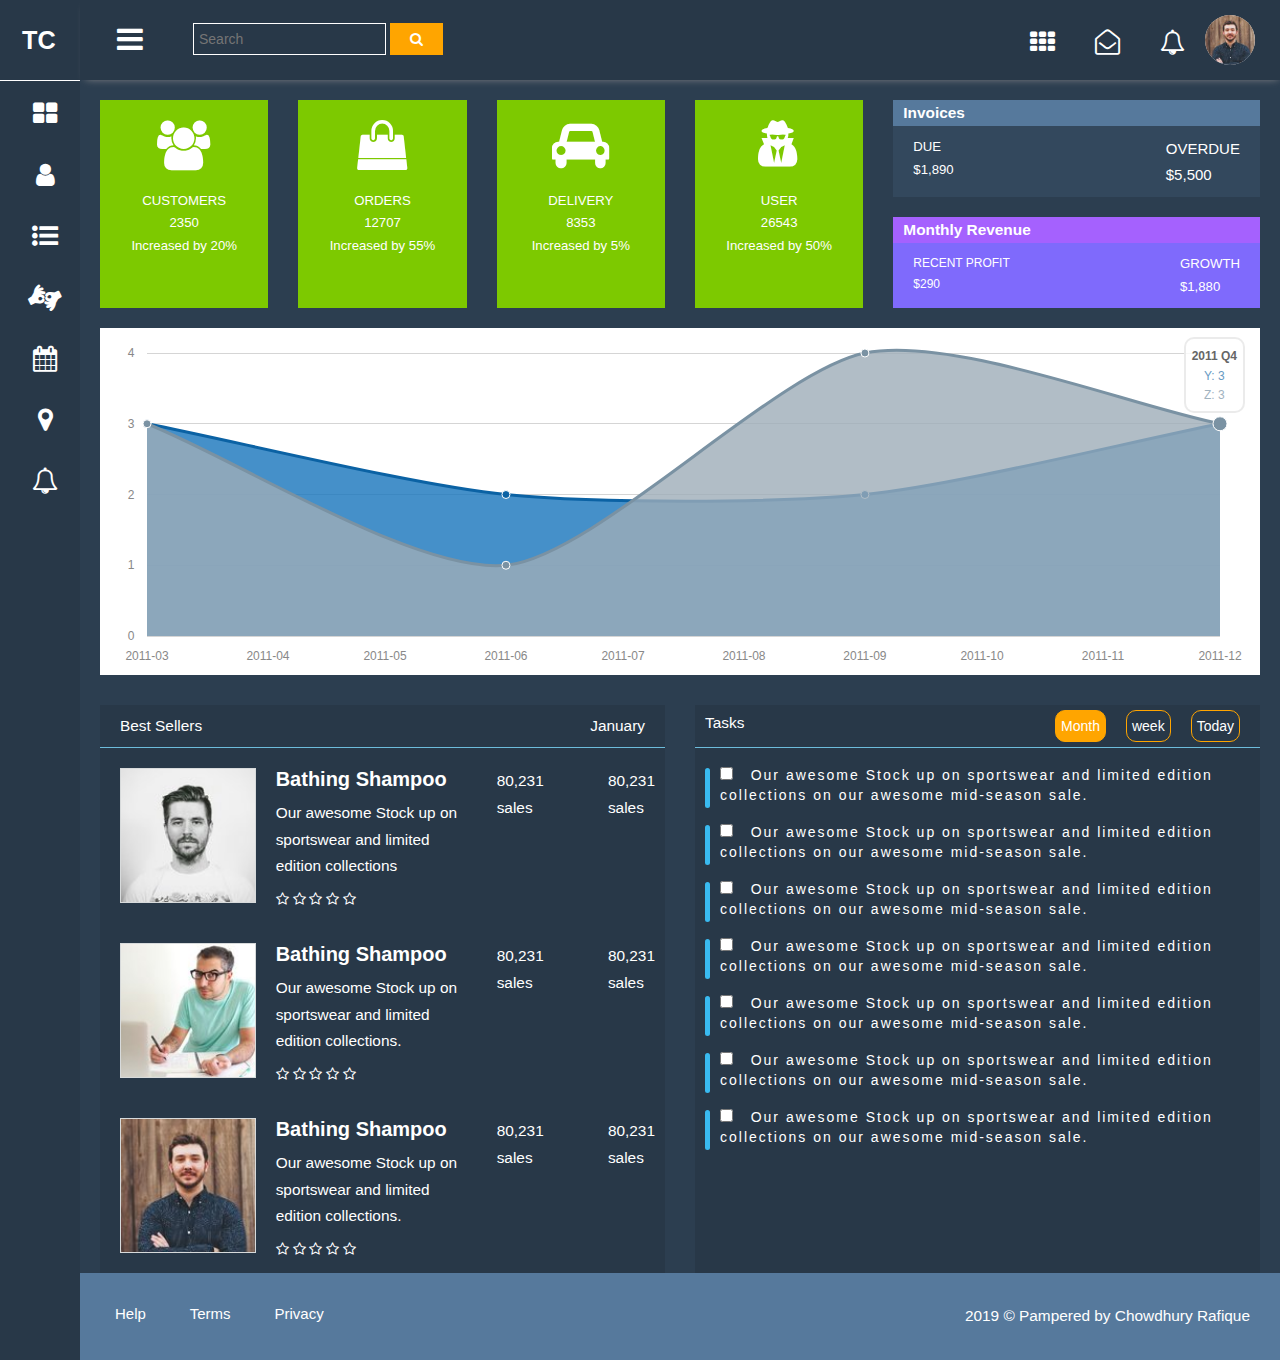
==== commit a1f247e0: "This is First commit" ====
--- a/admin_dashboard.html
+++ b/admin_dashboard.html
@@ -187,7 +187,7 @@
                                         </div>
                                         <div class="rightcounting3">
                                             <p>GROWTH</p>
-                                            <p>$1,890</p>
+                                            <p>$1,880</p>
                                         </div>
                                     </div>
                                 </div>
@@ -200,7 +200,7 @@
                 </div>
             </section>
             <!--start bar chart-->
-
+<!--  -->
             <!--end bar chart-->
             <!--Start footer part-->
             <section class="footerarea">
